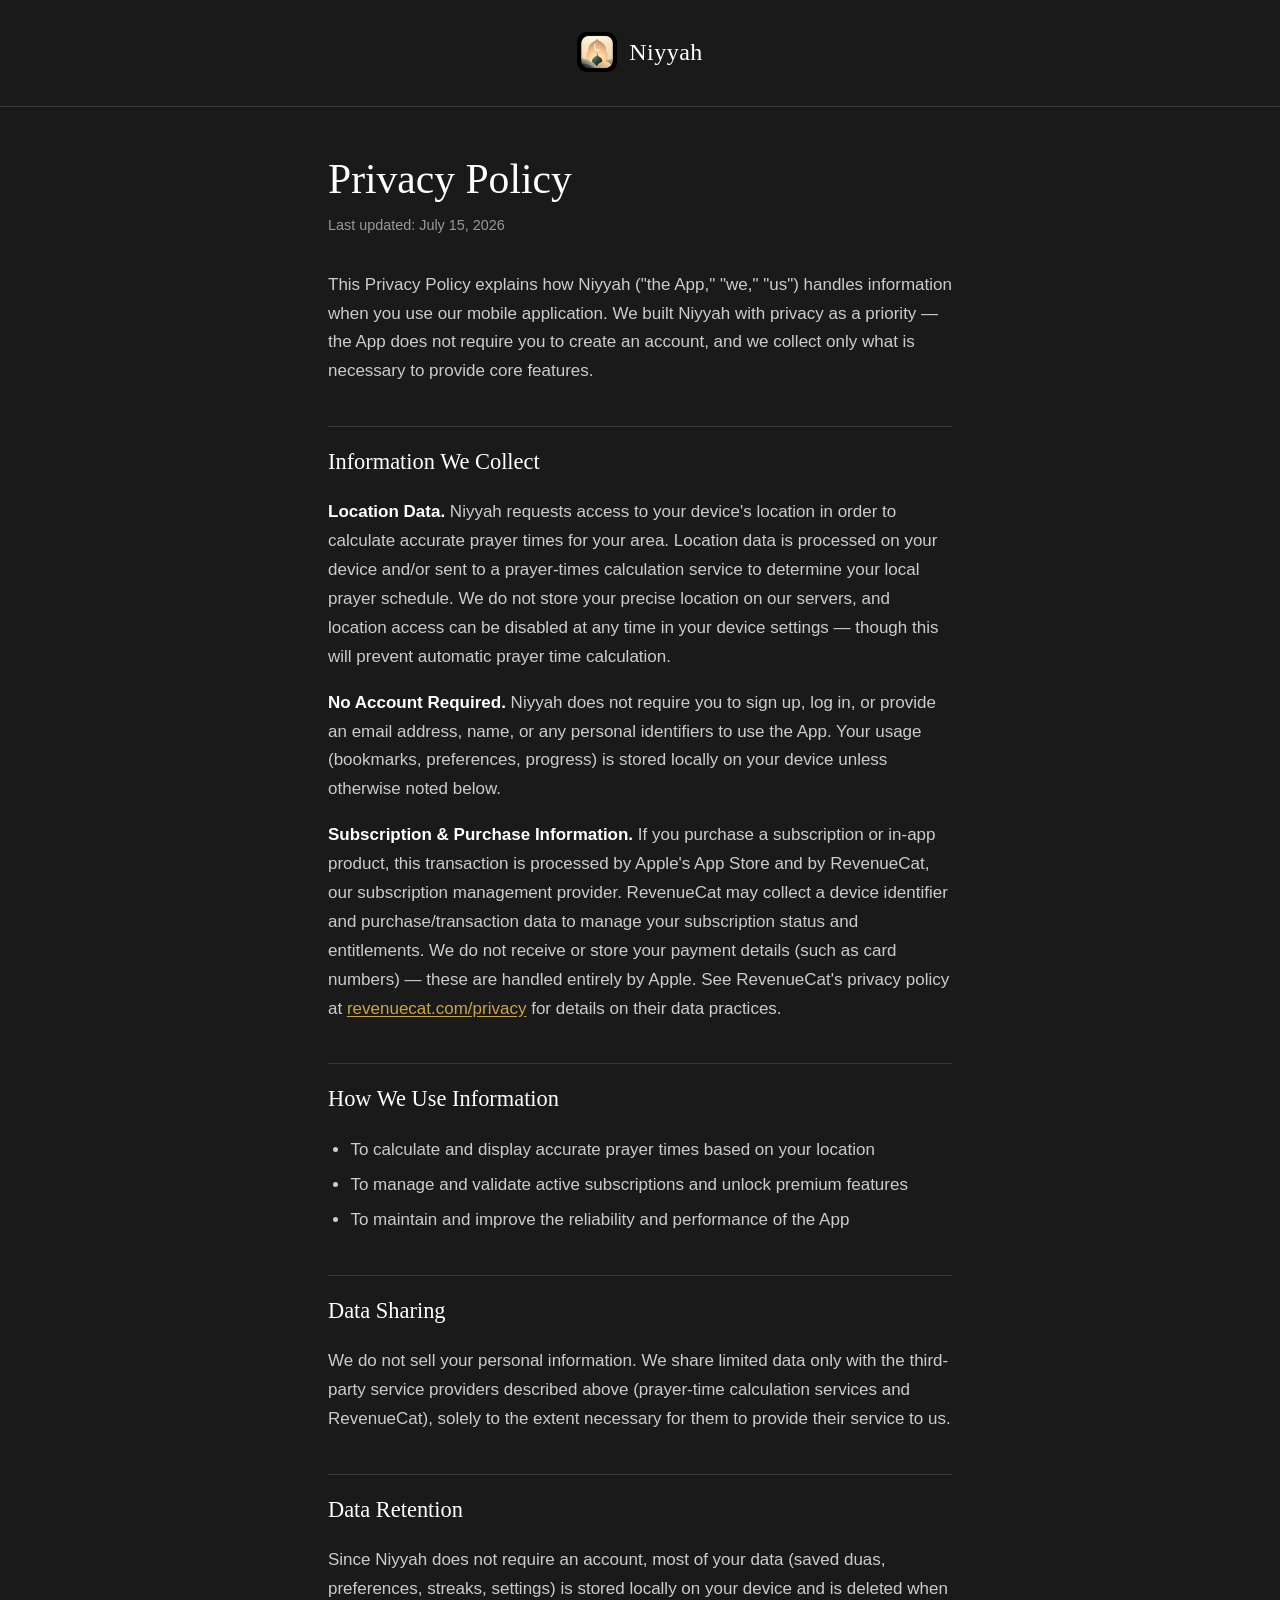
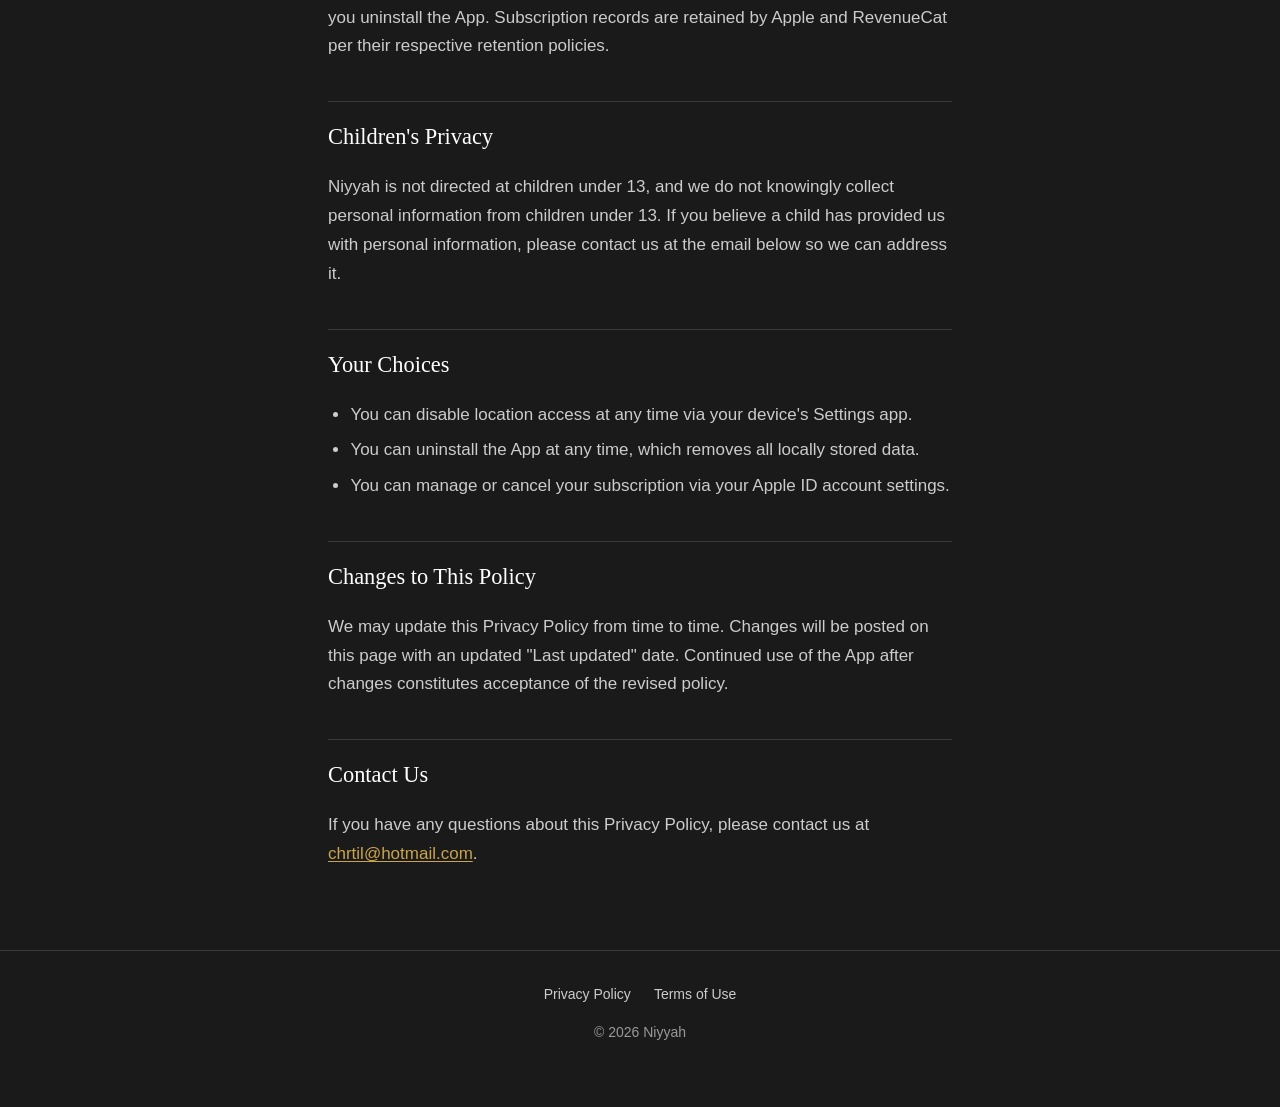
==== privacy.html @ b9ddfe79 "Add Niyyah privacy policy and terms of use pages Co-Authored-By: Claude Opus 4.8 <noreply@anthropic." ====
<!DOCTYPE html>
<html lang="en">
<head>
  <meta charset="UTF-8" />
  <meta name="viewport" content="width=device-width, initial-scale=1.0" />
  <title>Privacy Policy — Niyyah</title>
  <meta name="description" content="Privacy Policy for the Niyyah app." />
  <link rel="icon" type="image/png" href="logo.png" />
  <link rel="stylesheet" href="styles.css" />
</head>
<body>
  <header class="site-header">
    <div class="wrap">
      <a class="brand" href="index.html">
        <img src="logo.png" alt="Niyyah logo" />
        <span class="brand-name">Niyyah</span>
      </a>
    </div>
  </header>

  <main class="wrap">
    <div class="doc-head">
      <h1>Privacy Policy</h1>
      <p class="updated">Last updated: July 15, 2026</p>
    </div>

    <article class="doc">
      <p>This Privacy Policy explains how Niyyah ("the App," "we," "us") handles information when you use our mobile application. We built Niyyah with privacy as a priority — the App does not require you to create an account, and we collect only what is necessary to provide core features.</p>

      <h2 id="information-we-collect">Information We Collect</h2>
      <p><strong>Location Data.</strong> Niyyah requests access to your device's location in order to calculate accurate prayer times for your area. Location data is processed on your device and/or sent to a prayer-times calculation service to determine your local prayer schedule. We do not store your precise location on our servers, and location access can be disabled at any time in your device settings — though this will prevent automatic prayer time calculation.</p>
      <p><strong>No Account Required.</strong> Niyyah does not require you to sign up, log in, or provide an email address, name, or any personal identifiers to use the App. Your usage (bookmarks, preferences, progress) is stored locally on your device unless otherwise noted below.</p>
      <p><strong>Subscription &amp; Purchase Information.</strong> If you purchase a subscription or in-app product, this transaction is processed by Apple's App Store and by RevenueCat, our subscription management provider. RevenueCat may collect a device identifier and purchase/transaction data to manage your subscription status and entitlements. We do not receive or store your payment details (such as card numbers) — these are handled entirely by Apple. See RevenueCat's privacy policy at <a href="https://www.revenuecat.com/privacy">revenuecat.com/privacy</a> for details on their data practices.</p>

      <h2 id="how-we-use">How We Use Information</h2>
      <ul>
        <li>To calculate and display accurate prayer times based on your location</li>
        <li>To manage and validate active subscriptions and unlock premium features</li>
        <li>To maintain and improve the reliability and performance of the App</li>
      </ul>

      <h2 id="data-sharing">Data Sharing</h2>
      <p>We do not sell your personal information. We share limited data only with the third-party service providers described above (prayer-time calculation services and RevenueCat), solely to the extent necessary for them to provide their service to us.</p>

      <h2 id="retention">Data Retention</h2>
      <p>Since Niyyah does not require an account, most of your data (saved duas, preferences, streaks, settings) is stored locally on your device and is deleted when you uninstall the App. Subscription records are retained by Apple and RevenueCat per their respective retention policies.</p>

      <h2 id="children">Children's Privacy</h2>
      <p>Niyyah is not directed at children under 13, and we do not knowingly collect personal information from children under 13. If you believe a child has provided us with personal information, please contact us at the email below so we can address it.</p>

      <h2 id="your-choices">Your Choices</h2>
      <ul>
        <li>You can disable location access at any time via your device's Settings app.</li>
        <li>You can uninstall the App at any time, which removes all locally stored data.</li>
        <li>You can manage or cancel your subscription via your Apple ID account settings.</li>
      </ul>

      <h2 id="changes">Changes to This Policy</h2>
      <p>We may update this Privacy Policy from time to time. Changes will be posted on this page with an updated "Last updated" date. Continued use of the App after changes constitutes acceptance of the revised policy.</p>

      <h2 id="contact">Contact Us</h2>
      <p>If you have any questions about this Privacy Policy, please contact us at <a href="mailto:chrtil@hotmail.com">chrtil@hotmail.com</a>.</p>
    </article>
  </main>

  <footer class="site-footer">
    <div class="wrap">
      <a href="privacy.html">Privacy Policy</a>
      <a href="terms.html">Terms of Use</a>
      <p>&copy; 2026 Niyyah</p>
    </div>
  </footer>
</body>
</html>
---- styles.css ----
:root {
  --bg: #1a1a1a;
  --fg: #ffffff;
  --fg-muted: #cccccc;
  --fg-faint: #999999;
  --surface: rgba(255, 255, 255, 0.04);
  --border: rgba(255, 255, 255, 0.14);
  --accent: #c9a44c;
  --serif: Georgia, "Times New Roman", serif;
  --sans: -apple-system, BlinkMacSystemFont, "Segoe UI", Roboto, Helvetica, Arial, sans-serif;
  --measure: 42rem;
}

* {
  box-sizing: border-box;
}

html {
  -webkit-text-size-adjust: 100%;
}

body {
  margin: 0;
  background: var(--bg);
  color: var(--fg);
  font-family: var(--sans);
  font-size: 17px;
  line-height: 1.7;
  -webkit-font-smoothing: antialiased;
  text-rendering: optimizeLegibility;
}

.wrap {
  max-width: var(--measure);
  margin: 0 auto;
  padding: 0 1.5rem;
}

/* Header */
.site-header {
  border-bottom: 1px solid var(--border);
  padding: 2rem 0 1.5rem;
  text-align: center;
}

.site-header a.brand {
  display: inline-flex;
  align-items: center;
  gap: 0.75rem;
  text-decoration: none;
  color: var(--fg);
}

.site-header img {
  width: 40px;
  height: 40px;
  border-radius: 10px;
}

.site-header .brand-name {
  font-family: var(--serif);
  font-size: 1.5rem;
  letter-spacing: 0.02em;
}

/* Document heading */
.doc-head {
  padding: 3rem 0 1rem;
}

.doc-head h1 {
  font-family: var(--serif);
  font-weight: 400;
  font-size: clamp(1.9rem, 5vw, 2.6rem);
  line-height: 1.2;
  margin: 0 0 0.5rem;
}

.doc-head .updated {
  color: var(--fg-faint);
  font-size: 0.9rem;
  margin: 0;
}

/* Body content */
.doc {
  padding-bottom: 4rem;
}

.doc h2 {
  font-family: var(--serif);
  font-weight: 400;
  font-size: 1.4rem;
  margin: 2.5rem 0 0.75rem;
  padding-top: 1rem;
  border-top: 1px solid var(--border);
}

.doc h3 {
  font-size: 1.05rem;
  font-weight: 600;
  margin: 1.75rem 0 0.5rem;
  color: var(--fg);
}

.doc p,
.doc li {
  color: var(--fg-muted);
}

.doc a {
  color: var(--accent);
  text-decoration: underline;
  text-underline-offset: 2px;
}

.doc ul,
.doc ol {
  padding-left: 1.4rem;
}

.doc li {
  margin: 0.4rem 0;
}

.doc strong {
  color: var(--fg);
  font-weight: 600;
}

/* Table of contents / quick links */
.toc {
  background: var(--surface);
  border: 1px solid var(--border);
  border-radius: 14px;
  padding: 1rem 1.25rem;
  margin: 1.5rem 0 0;
}

.toc p {
  margin: 0 0 0.5rem;
  font-size: 0.8rem;
  text-transform: uppercase;
  letter-spacing: 0.08em;
  color: var(--fg-faint);
}

.toc ul {
  list-style: none;
  margin: 0;
  padding: 0;
  columns: 2;
  column-gap: 1.5rem;
}

.toc a {
  color: var(--fg-muted);
  text-decoration: none;
  font-size: 0.95rem;
}

.toc a:hover {
  color: var(--fg);
}

/* Footer */
.site-footer {
  border-top: 1px solid var(--border);
  padding: 2rem 0 3rem;
  text-align: center;
  color: var(--fg-faint);
  font-size: 0.875rem;
}

.site-footer a {
  color: var(--fg-muted);
  text-decoration: none;
  margin: 0 0.6rem;
}

.site-footer a:hover {
  color: var(--fg);
}

@media (max-width: 480px) {
  .toc ul {
    columns: 1;
  }
}
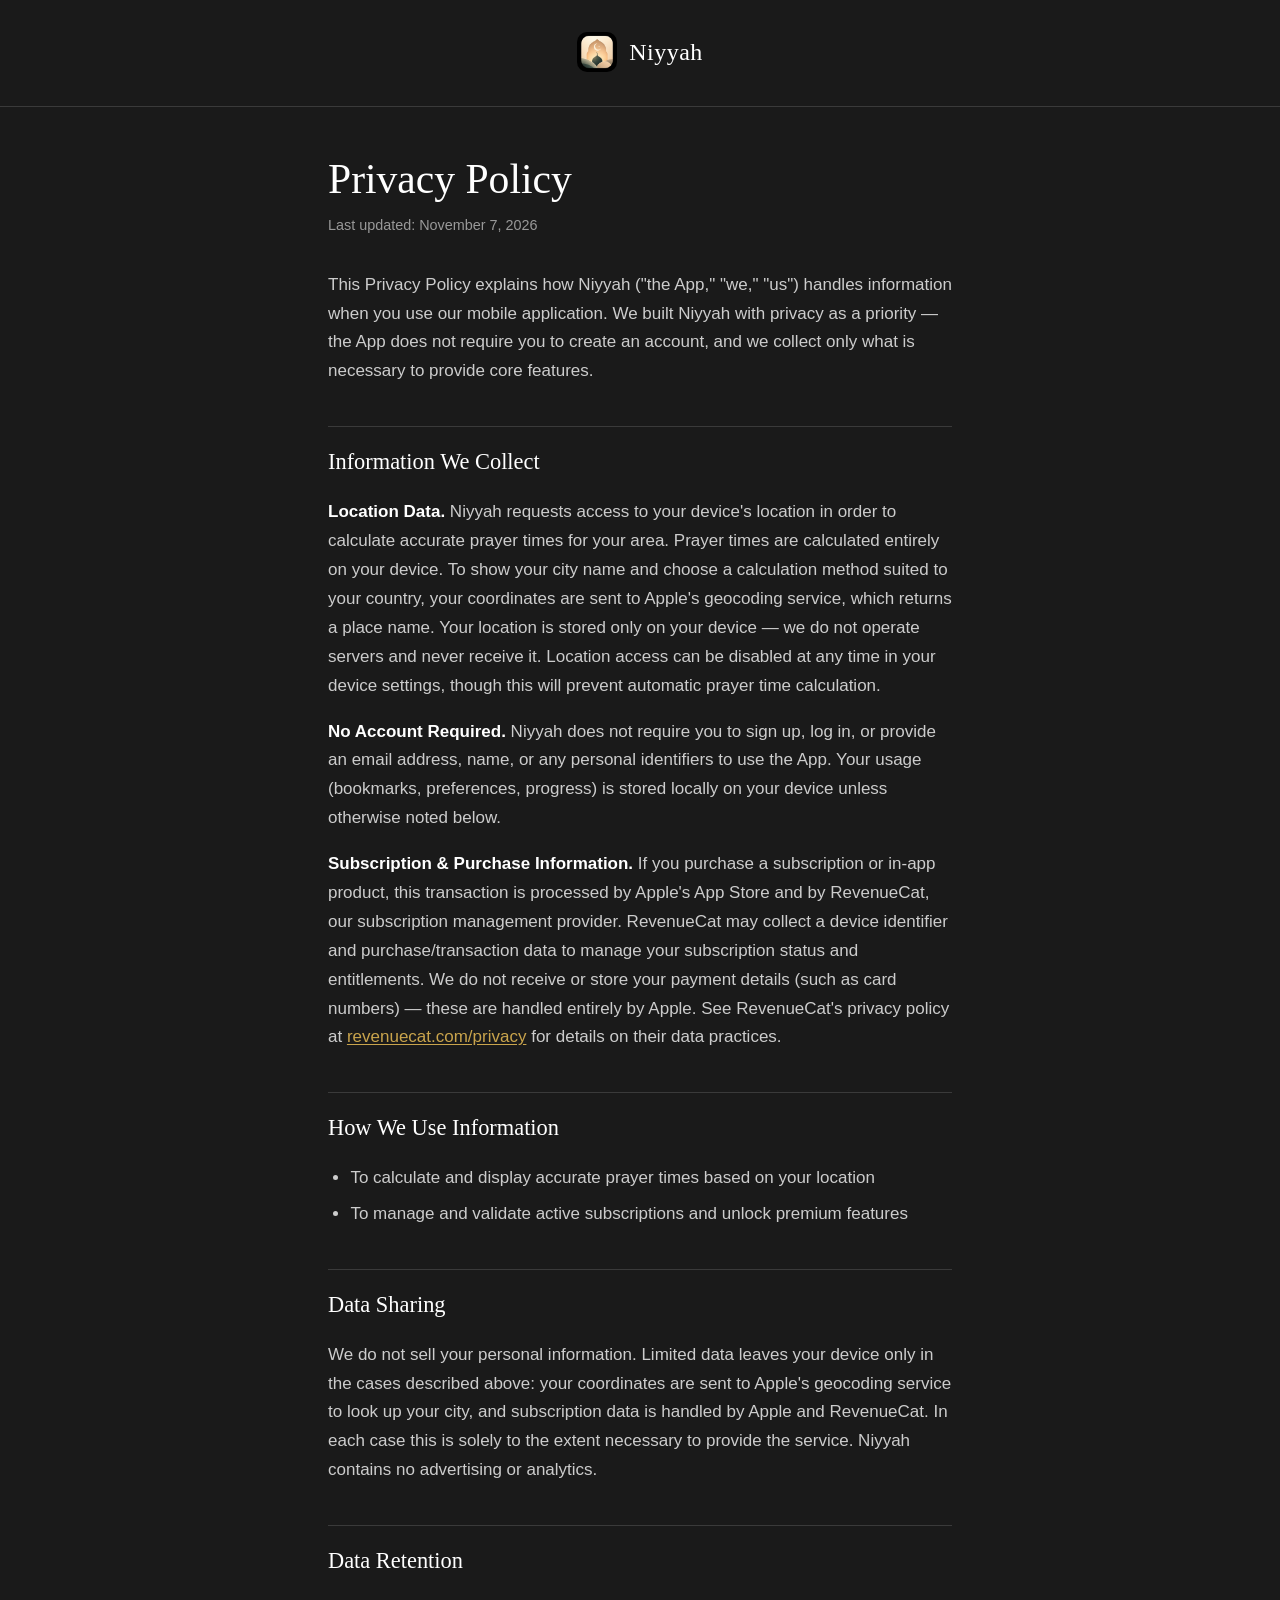
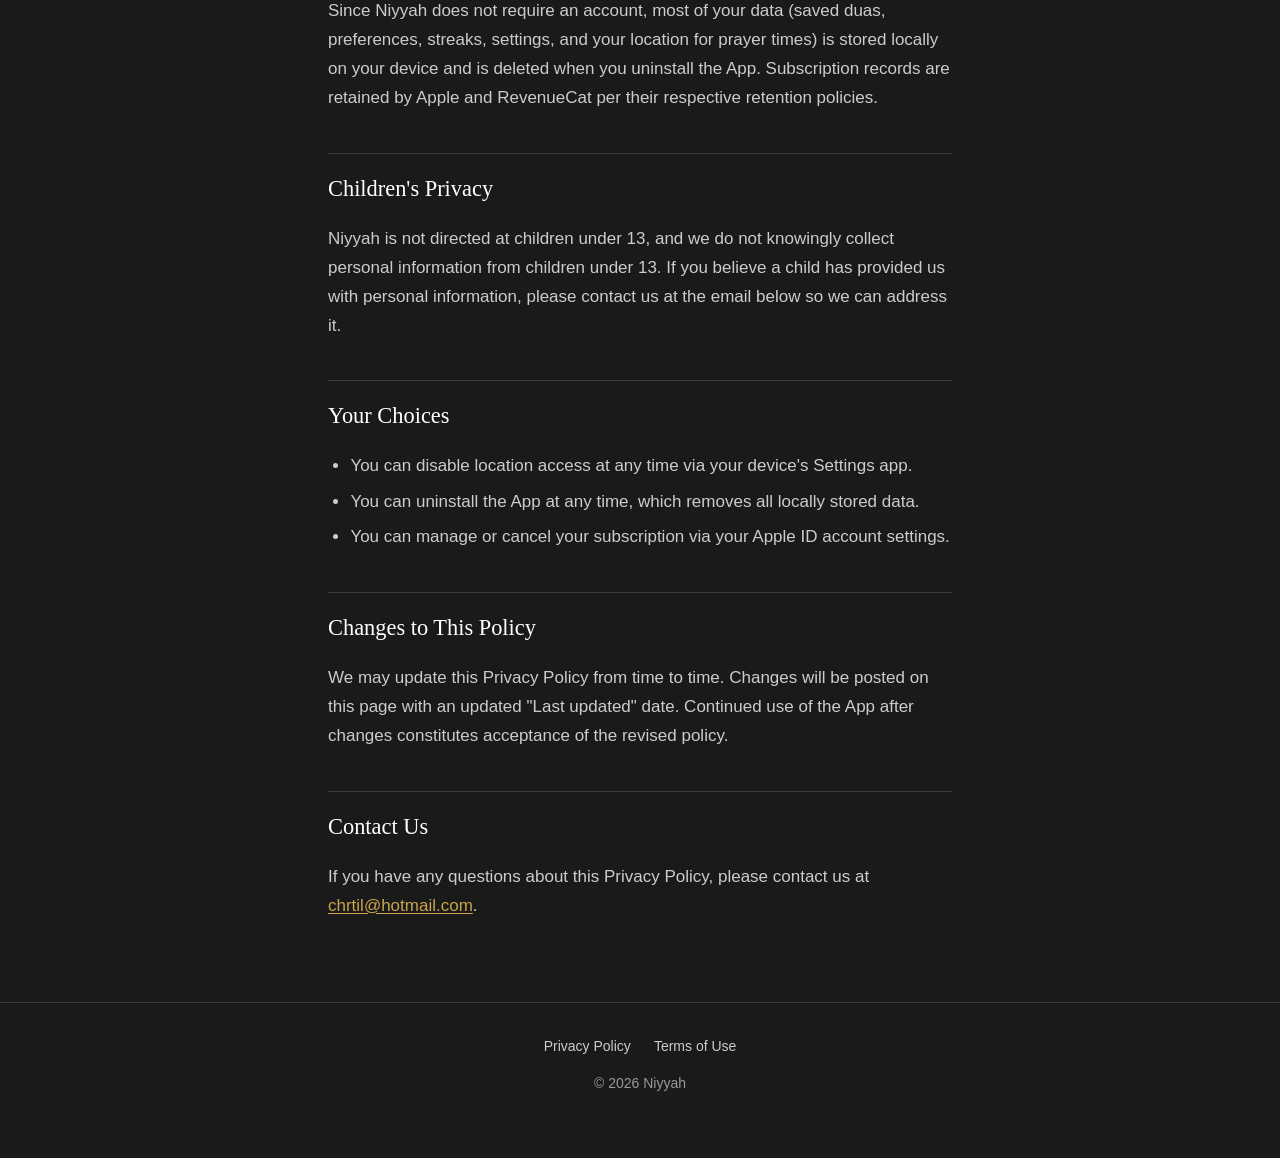
==== commit d0d7281c: "Correct Niyyah privacy policy and terms to match the shipped app Prayer times are calculated on-devi" ====
--- a/privacy.html
+++ b/privacy.html
@@ -21,14 +21,14 @@
   <main class="wrap">
     <div class="doc-head">
       <h1>Privacy Policy</h1>
-      <p class="updated">Last updated: July 15, 2026</p>
+      <p class="updated">Last updated: November 7, 2026</p>
     </div>
 
     <article class="doc">
       <p>This Privacy Policy explains how Niyyah ("the App," "we," "us") handles information when you use our mobile application. We built Niyyah with privacy as a priority — the App does not require you to create an account, and we collect only what is necessary to provide core features.</p>
 
       <h2 id="information-we-collect">Information We Collect</h2>
-      <p><strong>Location Data.</strong> Niyyah requests access to your device's location in order to calculate accurate prayer times for your area. Location data is processed on your device and/or sent to a prayer-times calculation service to determine your local prayer schedule. We do not store your precise location on our servers, and location access can be disabled at any time in your device settings — though this will prevent automatic prayer time calculation.</p>
+      <p><strong>Location Data.</strong> Niyyah requests access to your device's location in order to calculate accurate prayer times for your area. Prayer times are calculated entirely on your device. To show your city name and choose a calculation method suited to your country, your coordinates are sent to Apple's geocoding service, which returns a place name. Your location is stored only on your device — we do not operate servers and never receive it. Location access can be disabled at any time in your device settings, though this will prevent automatic prayer time calculation.</p>
       <p><strong>No Account Required.</strong> Niyyah does not require you to sign up, log in, or provide an email address, name, or any personal identifiers to use the App. Your usage (bookmarks, preferences, progress) is stored locally on your device unless otherwise noted below.</p>
       <p><strong>Subscription &amp; Purchase Information.</strong> If you purchase a subscription or in-app product, this transaction is processed by Apple's App Store and by RevenueCat, our subscription management provider. RevenueCat may collect a device identifier and purchase/transaction data to manage your subscription status and entitlements. We do not receive or store your payment details (such as card numbers) — these are handled entirely by Apple. See RevenueCat's privacy policy at <a href="https://www.revenuecat.com/privacy">revenuecat.com/privacy</a> for details on their data practices.</p>
 
@@ -36,14 +36,13 @@
       <ul>
         <li>To calculate and display accurate prayer times based on your location</li>
         <li>To manage and validate active subscriptions and unlock premium features</li>
-        <li>To maintain and improve the reliability and performance of the App</li>
       </ul>
 
       <h2 id="data-sharing">Data Sharing</h2>
-      <p>We do not sell your personal information. We share limited data only with the third-party service providers described above (prayer-time calculation services and RevenueCat), solely to the extent necessary for them to provide their service to us.</p>
+      <p>We do not sell your personal information. Limited data leaves your device only in the cases described above: your coordinates are sent to Apple's geocoding service to look up your city, and subscription data is handled by Apple and RevenueCat. In each case this is solely to the extent necessary to provide the service. Niyyah contains no advertising or analytics.</p>
 
       <h2 id="retention">Data Retention</h2>
-      <p>Since Niyyah does not require an account, most of your data (saved duas, preferences, streaks, settings) is stored locally on your device and is deleted when you uninstall the App. Subscription records are retained by Apple and RevenueCat per their respective retention policies.</p>
+      <p>Since Niyyah does not require an account, most of your data (saved duas, preferences, streaks, settings, and your location for prayer times) is stored locally on your device and is deleted when you uninstall the App. Subscription records are retained by Apple and RevenueCat per their respective retention policies.</p>
 
       <h2 id="children">Children's Privacy</h2>
       <p>Niyyah is not directed at children under 13, and we do not knowingly collect personal information from children under 13. If you believe a child has provided us with personal information, please contact us at the email below so we can address it.</p>
